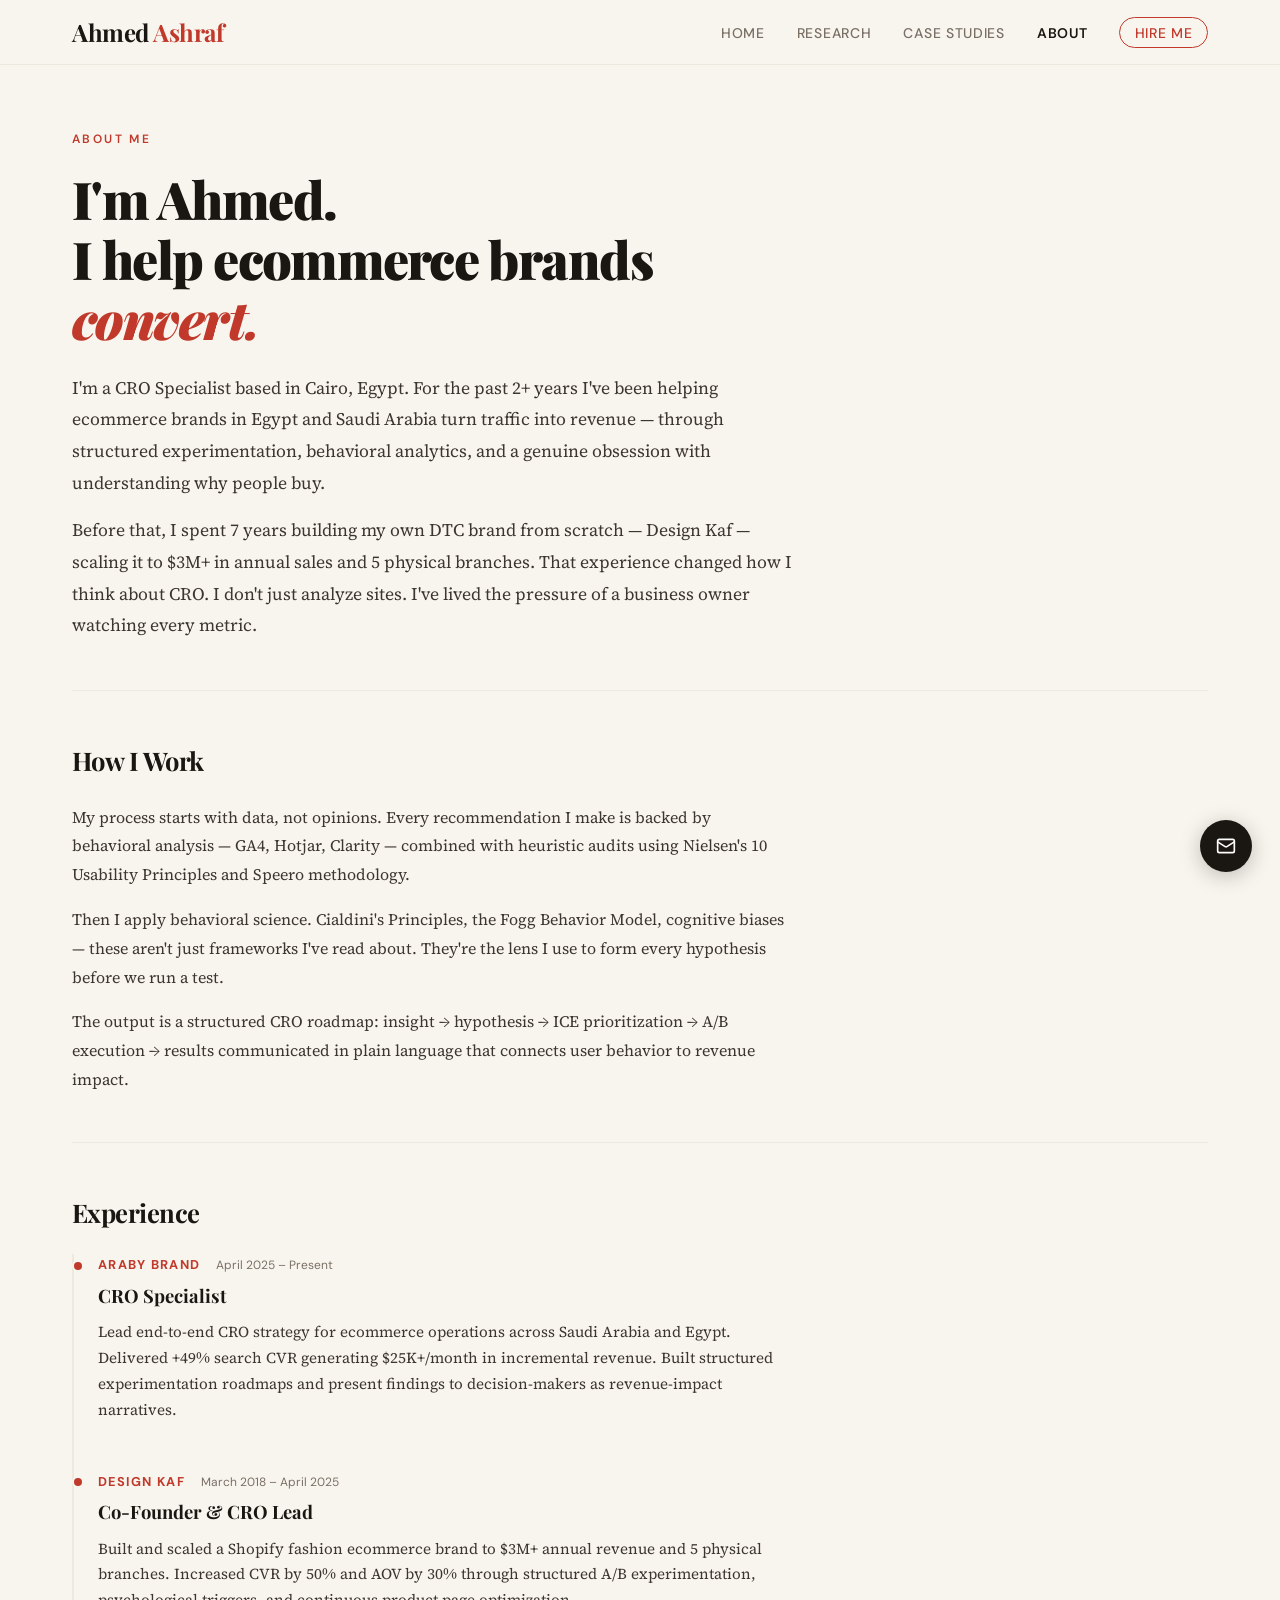
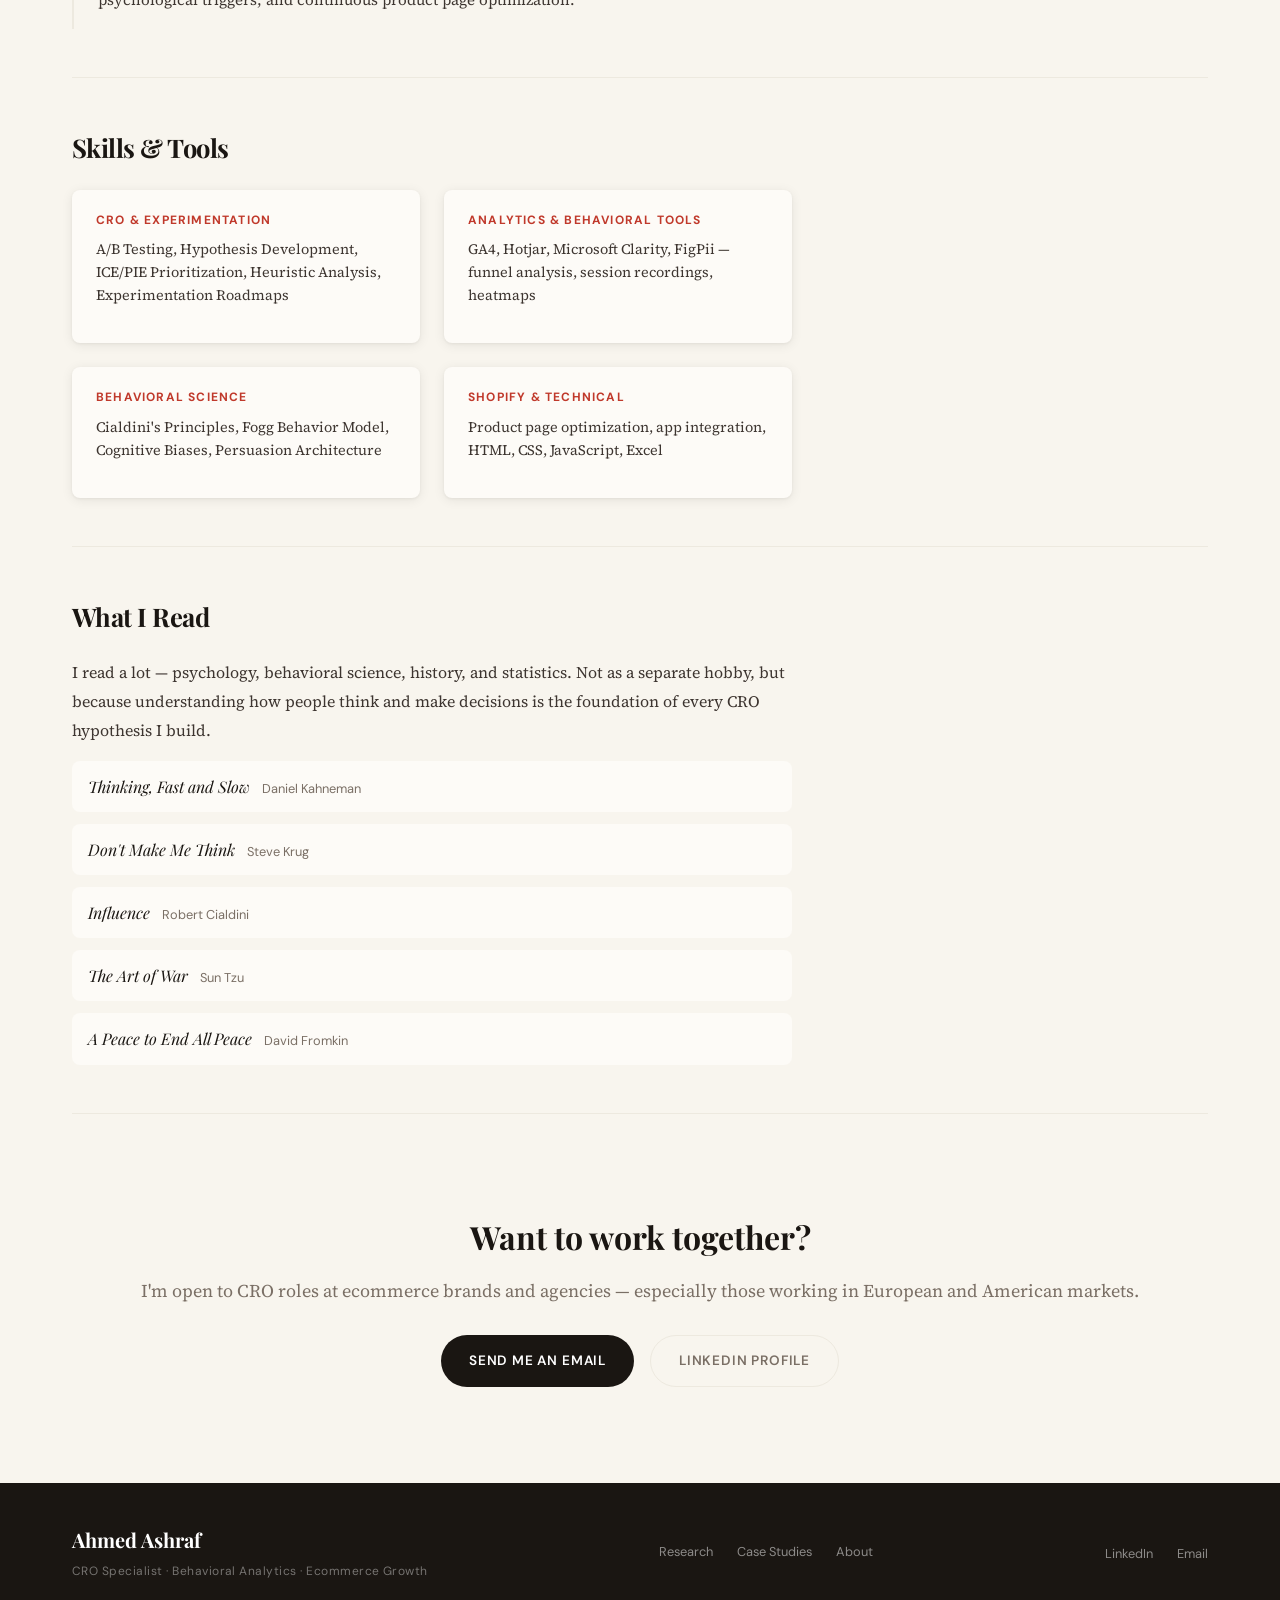
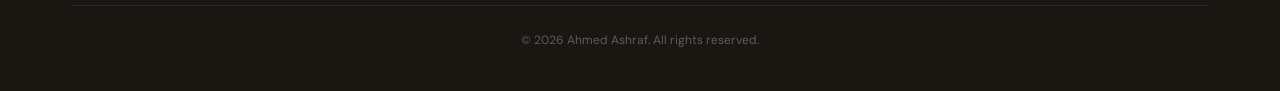
==== about.html @ f916a74d "Add files via upload" ====
<!DOCTYPE html>
<html lang="en">
<head>
  <meta charset="UTF-8">
  <meta name="viewport" content="width=device-width, initial-scale=1.0">
  <meta name="description" content="About Ahmed Ashraf — CRO Specialist based in Cairo, Egypt.">
  <title>About | Ahmed Ashraf</title>
  <link rel="stylesheet" href="styles.css">
</head>
<body>

  <nav class="navbar" role="navigation" aria-label="Main navigation">
    <div class="container nav-container">
      <a href="index.html" class="logo">Ahmed<span> Ashraf</span></a>
      <ul class="nav-links" id="nav-links">
        <li><a href="index.html">Home</a></li>
        <li><a href="research.html">Research</a></li>
        <li><a href="case-studies.html">Case Studies</a></li>
        <li><a href="about.html" class="nav-active">About</a></li>
        <li><a href="mailto:ahmed.a.elbashary@gmail.com" class="nav-cta">Hire Me</a></li>
      </ul>
      <button class="hamburger" aria-label="Toggle menu" aria-expanded="false" aria-controls="nav-links">
        <span></span><span></span><span></span>
      </button>
    </div>
  </nav>

  <main class="about-page">
    <div class="container">

      <!-- Intro -->
      <section class="about-intro">
        <div class="about-intro-text">
          <p class="hero-eyebrow">About Me</p>
          <h1 class="about-title">I'm Ahmed.<br>I help ecommerce brands <em>convert.</em></h1>
          <p class="about-lead">I'm a CRO Specialist based in Cairo, Egypt. For the past 2+ years I've been helping ecommerce brands in Egypt and Saudi Arabia turn traffic into revenue — through structured experimentation, behavioral analytics, and a genuine obsession with understanding why people buy.</p>
          <p class="about-lead">Before that, I spent 7 years building my own DTC brand from scratch — Design Kaf — scaling it to $3M+ in annual sales and 5 physical branches. That experience changed how I think about CRO. I don't just analyze sites. I've lived the pressure of a business owner watching every metric.</p>
        </div>
      </section>

      <!-- Divider -->
      <div class="about-divider"></div>

      <!-- How I Work -->
      <section class="about-section">
        <h2 class="about-section-title">How I Work</h2>
        <p>My process starts with data, not opinions. Every recommendation I make is backed by behavioral analysis — GA4, Hotjar, Clarity — combined with heuristic audits using Nielsen's 10 Usability Principles and Speero methodology.</p>
        <p>Then I apply behavioral science. Cialdini's Principles, the Fogg Behavior Model, cognitive biases — these aren't just frameworks I've read about. They're the lens I use to form every hypothesis before we run a test.</p>
        <p>The output is a structured CRO roadmap: insight → hypothesis → ICE prioritization → A/B execution → results communicated in plain language that connects user behavior to revenue impact.</p>
      </section>

      <div class="about-divider"></div>

      <!-- Experience Timeline -->
      <section class="about-section">
        <h2 class="about-section-title">Experience</h2>

        <div class="timeline">
          <div class="timeline-item">
            <div class="timeline-dot"></div>
            <div class="timeline-content">
              <div class="timeline-meta">
                <span class="timeline-company">Araby Brand</span>
                <span class="timeline-date">April 2025 – Present</span>
              </div>
              <h3 class="timeline-role">CRO Specialist</h3>
              <p>Lead end-to-end CRO strategy for ecommerce operations across Saudi Arabia and Egypt. Delivered +49% search CVR generating $25K+/month in incremental revenue. Built structured experimentation roadmaps and present findings to decision-makers as revenue-impact narratives.</p>
            </div>
          </div>

          <div class="timeline-item">
            <div class="timeline-dot"></div>
            <div class="timeline-content">
              <div class="timeline-meta">
                <span class="timeline-company">Design Kaf</span>
                <span class="timeline-date">March 2018 – April 2025</span>
              </div>
              <h3 class="timeline-role">Co-Founder & CRO Lead</h3>
              <p>Built and scaled a Shopify fashion ecommerce brand to $3M+ annual revenue and 5 physical branches. Increased CVR by 50% and AOV by 30% through structured A/B experimentation, psychological triggers, and continuous product page optimization.</p>
            </div>
          </div>
        </div>
      </section>

      <div class="about-divider"></div>

      <!-- Skills -->
      <section class="about-section">
        <h2 class="about-section-title">Skills & Tools</h2>
        <div class="skills-grid">
          <div class="skill-group">
            <h4>CRO & Experimentation</h4>
            <p>A/B Testing, Hypothesis Development, ICE/PIE Prioritization, Heuristic Analysis, Experimentation Roadmaps</p>
          </div>
          <div class="skill-group">
            <h4>Analytics & Behavioral Tools</h4>
            <p>GA4, Hotjar, Microsoft Clarity, FigPii — funnel analysis, session recordings, heatmaps</p>
          </div>
          <div class="skill-group">
            <h4>Behavioral Science</h4>
            <p>Cialdini's Principles, Fogg Behavior Model, Cognitive Biases, Persuasion Architecture</p>
          </div>
          <div class="skill-group">
            <h4>Shopify & Technical</h4>
            <p>Product page optimization, app integration, HTML, CSS, JavaScript, Excel</p>
          </div>
        </div>
      </section>

      <div class="about-divider"></div>

      <!-- What I Read -->
      <section class="about-section">
        <h2 class="about-section-title">What I Read</h2>
        <p>I read a lot — psychology, behavioral science, history, and statistics. Not as a separate hobby, but because understanding how people think and make decisions is the foundation of every CRO hypothesis I build.</p>
        <div class="books-grid">
          <div class="book-item">
            <span class="book-title">Thinking, Fast and Slow</span>
            <span class="book-author">Daniel Kahneman</span>
          </div>
          <div class="book-item">
            <span class="book-title">Don't Make Me Think</span>
            <span class="book-author">Steve Krug</span>
          </div>
          <div class="book-item">
            <span class="book-title">Influence</span>
            <span class="book-author">Robert Cialdini</span>
          </div>
          <div class="book-item">
            <span class="book-title">The Art of War</span>
            <span class="book-author">Sun Tzu</span>
          </div>
          <div class="book-item">
            <span class="book-title">A Peace to End All Peace</span>
            <span class="book-author">David Fromkin</span>
          </div>
        </div>
      </section>

      <div class="about-divider"></div>

      <!-- CTA -->
      <section class="about-cta">
        <h2>Want to work together?</h2>
        <p>I'm open to CRO roles at ecommerce brands and agencies — especially those working in European and American markets.</p>
        <div class="about-cta-links">
          <a href="mailto:ahmed.a.elbashary@gmail.com" class="btn-primary">Send Me an Email</a>
          <a href="https://www.linkedin.com/in/ahmed-ashraf-6b4319116/" target="_blank" rel="noopener" class="btn-ghost">LinkedIn Profile</a>
        </div>
      </section>

    </div>
  </main>

  <footer class="footer">
    <div class="container">
      <div class="footer-inner">
        <div class="footer-brand">
          <span class="footer-logo">Ahmed Ashraf</span>
          <p class="footer-tagline">CRO Specialist · Behavioral Analytics · Ecommerce Growth</p>
        </div>
        <nav class="footer-nav">
          <a href="research.html">Research</a>
          <a href="case-studies.html">Case Studies</a>
          <a href="about.html">About</a>
        </nav>
        <ul class="footer-links">
          <li><a href="https://www.linkedin.com/in/ahmed-ashraf-6b4319116/" target="_blank" rel="noopener">LinkedIn</a></li>
          <li><a href="mailto:ahmed.a.elbashary@gmail.com">Email</a></li>
        </ul>
      </div>
      <p class="footer-copy">© 2026 Ahmed Ashraf. All rights reserved.</p>
    </div>
  </footer>

  <a href="mailto:ahmed.a.elbashary@gmail.com" class="sticky-email" aria-label="Send email">
    <svg xmlns="http://www.w3.org/2000/svg" width="20" height="20" viewBox="0 0 24 24" fill="none" stroke="currentColor" stroke-width="2" stroke-linecap="round" stroke-linejoin="round">
      <rect width="20" height="16" x="2" y="4" rx="2"/><path d="m22 7-8.97 5.7a1.94 1.94 0 0 1-2.06 0L2 7"/>
    </svg>
  </a>

  <script src="script.js"></script>
</body>
</html>
---- styles.css ----
/* ============================================================
   ModernBlog – Editorial Magazine Style
   ============================================================ */
@import url('https://fonts.googleapis.com/css2?family=Playfair+Display:ital,wght@0,400;0,700;0,900;1,400;1,700&family=Source+Serif+4:ital,opsz,wght@0,8..60,300;0,8..60,400;0,8..60,600;1,8..60,300;1,8..60,400&family=DM+Sans:wght@300;400;500;600&display=swap');

:root {
  --cream:#F8F5EE; --cream-dark:#EDE9DF; --ink:#1A1612; --ink-mid:#3D3530;
  --ink-light:#7A6F65; --accent:#C0392B; --accent-warm:#D4845A;
  --accent-gold:#C9A84C; --white:#FFFFFF; --card-bg:#FDFBF7;
  --font-display:'Playfair Display',Georgia,serif;
  --font-body:'Source Serif 4',Georgia,serif;
  --font-ui:'DM Sans',system-ui,sans-serif;
  --radius-sm:4px; --radius-md:8px; --radius-lg:16px;
  --shadow-card:0 2px 12px rgba(26,22,18,0.08),0 1px 3px rgba(26,22,18,0.05);
  --shadow-hover:0 12px 40px rgba(26,22,18,0.14),0 4px 12px rgba(26,22,18,0.08);
  --transition:0.3s cubic-bezier(0.4,0,0.2,1);
  --max-width:1200px; --content-width:740px;
}
*,*::before,*::after{box-sizing:border-box;margin:0;padding:0}
html{scroll-behavior:smooth}
body{background-color:var(--cream);color:var(--ink);font-family:var(--font-body);font-size:18px;line-height:1.7;-webkit-font-smoothing:antialiased}
img{max-width:100%;height:auto;display:block}
a{color:inherit;text-decoration:none}
.container{width:100%;max-width:var(--max-width);margin:0 auto;padding:0 2rem}

/* NAVBAR */
.navbar{position:sticky;top:0;z-index:100;background:rgba(248,245,238,0.92);backdrop-filter:blur(12px);-webkit-backdrop-filter:blur(12px);border-bottom:1px solid var(--cream-dark)}
.nav-container{display:flex;align-items:center;justify-content:space-between;height:64px}
.logo{font-family:var(--font-display);font-size:1.5rem;font-weight:700;color:var(--ink);letter-spacing:-0.02em;transition:color var(--transition)}
.logo span{color:var(--accent)}
.logo:hover{color:var(--accent)}
.nav-links{display:flex;gap:2rem;list-style:none}
.nav-links a{font-family:var(--font-ui);font-size:0.875rem;font-weight:500;color:var(--ink-light);letter-spacing:0.05em;text-transform:uppercase;transition:color var(--transition)}
.nav-links a:hover{color:var(--ink)}
.hamburger{display:none;flex-direction:column;gap:5px;cursor:pointer;padding:4px;border:none;background:none}
.hamburger span{display:block;width:24px;height:2px;background:var(--ink);border-radius:2px;transition:var(--transition)}

/* HERO (old blog homepage) */
.hero{padding:3.5rem 0 2.5rem;text-align:center;position:relative;overflow:hidden}
.hero::before{content:'';position:absolute;top:0;left:0;right:0;height:3px;background:linear-gradient(90deg,transparent,var(--accent),var(--accent-gold),transparent)}
.hero-eyebrow{font-family:var(--font-ui);font-size:0.75rem;font-weight:600;letter-spacing:0.2em;text-transform:uppercase;color:var(--accent);margin-bottom:1.25rem;opacity:0;animation:fadeUp 0.6s 0.1s ease forwards}
.hero-title{font-family:var(--font-display);font-size:clamp(2.5rem,6vw,4.5rem);font-weight:900;line-height:1.1;letter-spacing:-0.03em;color:var(--ink);margin-bottom:1.5rem;opacity:0;animation:fadeUp 0.6s 0.2s ease forwards}
.hero-title em{font-style:italic;color:var(--accent)}
.hero-subtitle{font-family:var(--font-body);font-size:1.125rem;font-weight:300;color:var(--ink-light);max-width:500px;margin:0 auto 1.5rem;line-height:1.6;opacity:0;animation:fadeUp 0.6s 0.3s ease forwards}
.hero-divider{display:flex;align-items:center;justify-content:center;gap:1rem;opacity:0;animation:fadeUp 0.6s 0.4s ease forwards}
.hero-divider::before,.hero-divider::after{content:'';display:block;width:80px;height:1px;background:var(--cream-dark)}
.hero-divider-dot{width:6px;height:6px;border-radius:50%;background:var(--accent-gold)}

/* POSTS GRID */
.posts-section{padding:1.5rem 0 4rem}
.section-header{display:flex;align-items:baseline;justify-content:space-between;margin-bottom:2.5rem;padding-bottom:1rem;border-bottom:2px solid var(--ink)}
.section-label{font-family:var(--font-ui);font-size:0.75rem;font-weight:600;letter-spacing:0.15em;text-transform:uppercase;color:var(--ink-light)}
.posts-grid{display:grid;grid-template-columns:repeat(auto-fill,minmax(340px,1fr));gap:2.5rem}
.post-card{display:flex;flex-direction:column;background:var(--card-bg);border-radius:var(--radius-lg);overflow:hidden;box-shadow:var(--shadow-card);transition:transform var(--transition),box-shadow var(--transition);cursor:pointer;opacity:0;animation:fadeUp 0.5s ease forwards}
.post-card:hover{transform:translateY(-6px);box-shadow:var(--shadow-hover)}
.post-image-wrap{position:relative;aspect-ratio:16/9;overflow:hidden}
.post-image{width:100%;height:100%;object-fit:cover;transition:transform 0.6s cubic-bezier(0.4,0,0.2,1)}
.post-card:hover .post-image{transform:scale(1.05)}
.post-image-overlay{position:absolute;inset:0;background:linear-gradient(to bottom,transparent 40%,rgba(26,22,18,0.25))}
.post-body{padding:1.75rem 1.75rem 2rem;display:flex;flex-direction:column;flex:1}
.post-meta{display:flex;align-items:center;gap:0.75rem;margin-bottom:0.875rem}
.post-date{font-family:var(--font-ui);font-size:0.75rem;font-weight:500;letter-spacing:0.08em;text-transform:uppercase;color:var(--ink-light)}
.post-meta-dot{width:3px;height:3px;border-radius:50%;background:var(--cream-dark)}
.post-readtime{font-family:var(--font-ui);font-size:0.75rem;color:var(--ink-light)}
.post-title{font-family:var(--font-display);font-size:1.35rem;font-weight:700;line-height:1.3;letter-spacing:-0.02em;color:var(--ink);margin-bottom:0.75rem;transition:color var(--transition)}
.post-card:hover .post-title{color:var(--accent)}
.post-description{font-family:var(--font-body);font-size:0.95rem;line-height:1.65;color:var(--ink-light);flex:1;margin-bottom:1.25rem;display:-webkit-box;-webkit-line-clamp:3;-webkit-box-orient:vertical;overflow:hidden}
.post-tags{display:flex;flex-wrap:wrap;gap:0.5rem;margin-bottom:1.25rem}
.tag{font-family:var(--font-ui);font-size:0.7rem;font-weight:600;letter-spacing:0.08em;text-transform:uppercase;color:var(--ink-mid);background:var(--cream-dark);padding:0.25rem 0.625rem;border-radius:100px;transition:background var(--transition),color var(--transition)}
.post-card:hover .tag{background:var(--accent);color:var(--white)}
.read-more{font-family:var(--font-ui);font-size:0.8rem;font-weight:600;letter-spacing:0.1em;text-transform:uppercase;color:var(--accent);display:flex;align-items:center;gap:0.5rem;transition:gap var(--transition)}
.read-more svg{transition:transform var(--transition)}
.post-card:hover .read-more svg{transform:translateX(4px)}
.loading,.error{text-align:center;padding:4rem 2rem;font-family:var(--font-ui);color:var(--ink-light);grid-column:1/-1}
.loading::after{content:'';display:inline-block;width:20px;height:20px;border:2px solid var(--cream-dark);border-top-color:var(--accent);border-radius:50%;animation:spin 0.8s linear infinite;vertical-align:middle;margin-left:10px}

/* SINGLE POST */
.article-container{padding:3rem 0 6rem}
#post-content{max-width:var(--content-width);margin:0 auto}
.post-header{text-align:center;padding:3rem 0 2.5rem;border-bottom:1px solid var(--cream-dark);margin-bottom:3rem}
.post-header .post-meta{justify-content:center;margin-bottom:1.5rem}
.post-header .post-date,.post-header .post-readtime{font-size:0.8rem}
.post-header .post-title-large{font-family:var(--font-display);font-size:clamp(1.75rem,4vw,2.75rem);font-weight:900;line-height:1.15;letter-spacing:-0.03em;color:var(--ink);margin-bottom:1.25rem}
.post-header .post-description-hero{font-family:var(--font-body);font-size:1.15rem;font-style:italic;color:var(--ink-light);max-width:560px;margin:0 auto 1.5rem}
.post-featured-image{width:100%;border-radius:var(--radius-lg);aspect-ratio:16/9;object-fit:cover;margin-bottom:3rem;box-shadow:var(--shadow-hover)}
.post-article{font-family:var(--font-body);font-size:1.0625rem;line-height:1.85;color:var(--ink-mid)}
.post-article p{margin-bottom:1.5rem}
.post-article h2{font-family:var(--font-display);font-size:clamp(1.3rem,3vw,1.875rem);font-weight:700;letter-spacing:-0.02em;color:var(--ink);margin:2.5rem 0 1rem;padding-top:1rem;border-top:2px solid var(--cream-dark)}
.post-article h3{font-family:var(--font-display);font-size:1.2rem;font-weight:700;font-style:italic;color:var(--ink);margin:2rem 0 0.75rem}
.post-article h4{font-family:var(--font-ui);font-size:0.85rem;font-weight:600;letter-spacing:0.12em;text-transform:uppercase;color:var(--accent);margin:1.5rem 0 0.5rem}
.post-article strong{color:var(--ink);font-weight:600}
.post-article em{color:var(--ink-mid)}
.post-article a{color:var(--accent);border-bottom:1px solid rgba(192,57,43,0.3);transition:border-color var(--transition)}
.post-article a:hover{border-color:var(--accent)}
.post-article ul,.post-article ol{padding-left:1.5rem;margin-bottom:1.5rem}
.post-article li{margin-bottom:0.5rem}
.post-article blockquote{margin:2rem 0;padding:1.25rem 1.75rem;border-left:4px solid var(--accent);background:var(--cream-dark);border-radius:0 var(--radius-md) var(--radius-md) 0;font-style:italic;color:var(--ink-mid)}
.post-article img{border-radius:var(--radius-md);margin:2rem 0;box-shadow:var(--shadow-card)}
.back-link{display:inline-flex;align-items:center;gap:0.5rem;font-family:var(--font-ui);font-size:0.825rem;font-weight:600;letter-spacing:0.08em;text-transform:uppercase;color:var(--ink-light);margin-top:3rem;max-width:var(--content-width);margin-left:auto;margin-right:auto;transition:color var(--transition)}
.back-link:hover{color:var(--accent)}

/* FOOTER */
.footer{background:var(--ink);color:rgba(255,255,255,0.5);padding:2.5rem 0}
.footer-inner{display:flex;align-items:center;justify-content:space-between;flex-wrap:wrap;gap:1rem}
.footer-logo{font-family:var(--font-display);font-size:1.25rem;font-weight:700;color:var(--white);display:block;margin-bottom:0.25rem}
.footer-brand{display:flex;flex-direction:column}
.footer-tagline{font-family:var(--font-ui);font-size:0.75rem;color:rgba(255,255,255,0.4);letter-spacing:0.04em}
.footer-links{display:flex;gap:1.5rem;list-style:none}
.footer-links a{font-family:var(--font-ui);font-size:0.8rem;color:rgba(255,255,255,0.5);transition:color var(--transition)}
.footer-links a:hover{color:var(--white)}

/* STICKY EMAIL */
.sticky-email{position:fixed;bottom:1.75rem;right:1.75rem;width:52px;height:52px;display:flex;align-items:center;justify-content:center;background:var(--ink);color:var(--white);border-radius:50%;box-shadow:0 4px 20px rgba(26,22,18,0.25);transition:transform var(--transition),box-shadow var(--transition),background var(--transition);z-index:500}
.sticky-email:hover{transform:translateY(-3px);box-shadow:0 10px 30px rgba(26,22,18,0.3);background:var(--accent)}

/* ANIMATIONS */
@keyframes fadeUp{from{opacity:0;transform:translateY(20px)}to{opacity:1;transform:translateY(0)}}
@keyframes spin{to{transform:rotate(360deg)}}

/* DARK MODE */
@media(prefers-color-scheme:dark){
  :root{--cream:#18141110;--cream-dark:#2A2520;--ink:#F0EBE3;--ink-mid:#C9BFB5;--ink-light:#8A8078;--card-bg:#221E1A;--white:#F0EBE3}
  body{background:#181410}
  .navbar{background:rgba(24,20,16,0.92);border-bottom-color:#2A2520}
}

/* RESPONSIVE */
@media(max-width:900px){.posts-grid{grid-template-columns:repeat(2,1fr);gap:1.5rem}}
@media(max-width:640px){
  :root{font-size:16px}
  .container{padding:0 1.25rem}
  .nav-links{display:none}
  .hamburger{display:flex}
  .nav-links.open{display:flex;flex-direction:column;position:fixed;top:64px;left:0;right:0;background:var(--cream);border-bottom:1px solid var(--cream-dark);padding:1.5rem 1.25rem 2rem;gap:1.25rem;animation:fadeUp 0.25s ease forwards}
  .hero{padding:2.5rem 0 2rem}
  .hero-title{font-size:clamp(2rem,8vw,3rem)}
  .posts-grid{grid-template-columns:1fr;gap:1.5rem}
  .post-body{padding:1.25rem 1.25rem 1.5rem}
  .post-title{font-size:1.2rem}
  .post-header .post-title-large{font-size:clamp(1.5rem,6vw,2.25rem)}
  .post-article{font-size:1rem}
  .footer-inner{flex-direction:column;text-align:center}
  .footer-brand{align-items:center}
  .sticky-email{bottom:1.25rem;right:1.25rem;width:46px;height:46px}
}

/* ============================================================
   NAVBAR — UPDATED
   ============================================================ */
.nav-active {
  color: var(--ink) !important;
  font-weight: 600 !important;
}

.nav-cta {
  color: var(--accent) !important;
  border: 1.5px solid var(--accent);
  padding: 0.35rem 0.9rem !important;
  border-radius: 100px;
  transition: background var(--transition), color var(--transition) !important;
}
.nav-cta:hover {
  background: var(--accent);
  color: var(--white) !important;
}

/* ============================================================
   BUTTONS
   ============================================================ */
.btn-primary {
  display: inline-flex;
  align-items: center;
  gap: 0.5rem;
  background: var(--ink);
  color: var(--white);
  font-family: var(--font-ui);
  font-size: 0.85rem;
  font-weight: 600;
  letter-spacing: 0.06em;
  text-transform: uppercase;
  padding: 0.85rem 1.75rem;
  border-radius: 100px;
  transition: background var(--transition), transform var(--transition);
  text-decoration: none;
}
.btn-primary:hover {
  background: var(--accent);
  transform: translateY(-2px);
}
.btn-primary--light {
  background: var(--white);
  color: var(--ink);
}
.btn-primary--light:hover {
  background: var(--accent);
  color: var(--white);
}

.btn-ghost {
  display: inline-flex;
  align-items: center;
  font-family: var(--font-ui);
  font-size: 0.85rem;
  font-weight: 600;
  letter-spacing: 0.06em;
  text-transform: uppercase;
  color: var(--ink-light);
  padding: 0.85rem 1.75rem;
  border: 1.5px solid var(--cream-dark);
  border-radius: 100px;
  transition: border-color var(--transition), color var(--transition);
  text-decoration: none;
}
.btn-ghost:hover {
  border-color: var(--ink);
  color: var(--ink);
}

/* ============================================================
   HOME HERO
   ============================================================ */
.home-hero {
  padding: 5rem 0 4rem;
  position: relative;
  overflow: hidden;
}
.home-hero::before {
  content: '';
  position: absolute;
  top: 0; left: 0; right: 0;
  height: 3px;
  background: linear-gradient(90deg, transparent, var(--accent), var(--accent-gold), transparent);
}

.home-hero-inner {
  display: grid;
  grid-template-columns: 1fr 1fr;
  gap: 4rem;
  align-items: center;
}

.home-hero-text {
  opacity: 0;
  animation: fadeUp 0.7s 0.1s ease forwards;
}

.home-hero-title {
  font-family: var(--font-display);
  font-size: clamp(2.5rem, 5vw, 4rem);
  font-weight: 900;
  line-height: 1.1;
  letter-spacing: -0.03em;
  color: var(--ink);
  margin: 1rem 0 1.5rem;
}
.home-hero-title em {
  font-style: italic;
  color: var(--accent);
}

.home-hero-sub {
  font-family: var(--font-body);
  font-size: 1.1rem;
  color: var(--ink-light);
  line-height: 1.7;
  margin-bottom: 2rem;
  max-width: 480px;
}

.home-hero-actions {
  display: flex;
  gap: 1rem;
  flex-wrap: wrap;
}

/* Stats grid */
.home-hero-stats {
  display: grid;
  grid-template-columns: 1fr 1fr;
  gap: 1rem;
  opacity: 0;
  animation: fadeUp 0.7s 0.3s ease forwards;
}

.stat-card {
  background: var(--card-bg);
  border-radius: var(--radius-lg);
  padding: 1.75rem 1.5rem;
  box-shadow: var(--shadow-card);
  display: flex;
  flex-direction: column;
  gap: 0.4rem;
  transition: transform var(--transition), box-shadow var(--transition);
}
.stat-card:hover {
  transform: translateY(-4px);
  box-shadow: var(--shadow-hover);
}
.stat-card--accent { background: var(--accent); }
.stat-card--dark { background: var(--ink); }

.stat-num {
  font-family: var(--font-display);
  font-size: 2rem;
  font-weight: 900;
  color: var(--ink);
  letter-spacing: -0.03em;
}
.stat-card--accent .stat-num,
.stat-card--dark .stat-num { color: var(--white); }

.stat-label {
  font-family: var(--font-ui);
  font-size: 0.75rem;
  font-weight: 500;
  color: var(--ink-light);
  letter-spacing: 0.04em;
}
.stat-card--accent .stat-label,
.stat-card--dark .stat-label { color: rgba(255,255,255,0.7); }

/* ============================================================
   WHAT I DO
   ============================================================ */
.what-i-do {
  padding: 4rem 0;
  background: var(--cream-dark);
}

.services-grid {
  display: grid;
  grid-template-columns: repeat(4, 1fr);
  gap: 1.5rem;
}

.service-card {
  background: var(--card-bg);
  border-radius: var(--radius-lg);
  padding: 2rem 1.5rem;
  transition: transform var(--transition), box-shadow var(--transition);
}
.service-card:hover {
  transform: translateY(-4px);
  box-shadow: var(--shadow-hover);
}

.service-icon {
  font-size: 1.5rem;
  color: var(--accent);
  margin-bottom: 1rem;
}

.service-card h3 {
  font-family: var(--font-display);
  font-size: 1.1rem;
  font-weight: 700;
  color: var(--ink);
  margin-bottom: 0.5rem;
}

.service-card p {
  font-family: var(--font-body);
  font-size: 0.9rem;
  color: var(--ink-light);
  line-height: 1.6;
}

/* ============================================================
   LATEST WRITING (HOME)
   ============================================================ */
.latest-writing {
  padding: 4rem 0;
}

.section-link {
  font-family: var(--font-ui);
  font-size: 0.8rem;
  font-weight: 600;
  letter-spacing: 0.08em;
  text-transform: uppercase;
  color: var(--accent);
  transition: opacity var(--transition);
}
.section-link:hover { opacity: 0.7; }

.posts-grid--3col {
  grid-template-columns: repeat(3, 1fr);
}

/* ============================================================
   CTA STRIP
   ============================================================ */
.cta-strip {
  background: var(--ink);
  padding: 4rem 0;
}

.cta-strip-inner {
  display: flex;
  align-items: center;
  justify-content: space-between;
  gap: 2rem;
  flex-wrap: wrap;
}

.cta-strip-title {
  font-family: var(--font-display);
  font-size: clamp(1.5rem, 3vw, 2rem);
  font-weight: 700;
  color: var(--white);
  margin-bottom: 0.5rem;
}

.cta-strip-sub {
  font-family: var(--font-body);
  color: rgba(255,255,255,0.6);
  font-size: 1rem;
}

/* ============================================================
   PAGE HERO (Blog, Case Studies, About)
   ============================================================ */
.page-hero {
  padding: 4rem 0 3rem;
  text-align: center;
  position: relative;
}
.page-hero::before {
  content: '';
  position: absolute;
  top: 0; left: 0; right: 0;
  height: 3px;
  background: linear-gradient(90deg, transparent, var(--accent), var(--accent-gold), transparent);
}

.page-hero-title {
  font-family: var(--font-display);
  font-size: clamp(2.5rem, 6vw, 4rem);
  font-weight: 900;
  letter-spacing: -0.03em;
  color: var(--ink);
  margin: 0.75rem 0 1rem;
  opacity: 0;
  animation: fadeUp 0.6s 0.15s ease forwards;
}

.page-hero-sub {
  font-family: var(--font-body);
  font-size: 1.1rem;
  color: var(--ink-light);
  max-width: 520px;
  margin: 0 auto;
  opacity: 0;
  animation: fadeUp 0.6s 0.25s ease forwards;
}

/* ============================================================
   CASE STUDIES
   ============================================================ */
.cases-section {
  padding: 2rem 0 5rem;
}

.case-card {
  display: grid;
  grid-template-columns: 160px 1fr;
  gap: 0;
  background: var(--card-bg);
  border-radius: var(--radius-lg);
  box-shadow: var(--shadow-card);
  overflow: hidden;
  margin-bottom: 2.5rem;
  opacity: 0;
  animation: fadeUp 0.5s ease forwards;
}
.case-card:nth-child(1) { animation-delay: 0.1s; }
.case-card:nth-child(2) { animation-delay: 0.2s; }
.case-card:nth-child(3) { animation-delay: 0.3s; }
.case-card:nth-child(4) { animation-delay: 0.4s; }

.case-result {
  display: flex;
  align-items: center;
  justify-content: center;
  writing-mode: vertical-rl;
  text-orientation: mixed;
  transform: rotate(180deg);
  font-family: var(--font-display);
  font-size: 1.1rem;
  font-weight: 900;
  letter-spacing: 0.05em;
  color: var(--white);
  padding: 2rem 1rem;
}
.case-result--blue  { background: #1A5276; }
.case-result--red   { background: var(--accent); }
.case-result--green { background: #1E8449; }
.case-result--gold  { background: #B7950B; }

.case-body {
  padding: 2.5rem;
}

.case-meta {
  display: flex;
  flex-wrap: wrap;
  gap: 0.5rem;
  margin-bottom: 1rem;
}

.case-tag {
  font-family: var(--font-ui);
  font-size: 0.7rem;
  font-weight: 600;
  letter-spacing: 0.08em;
  text-transform: uppercase;
  color: var(--ink-mid);
  background: var(--cream-dark);
  padding: 0.25rem 0.625rem;
  border-radius: 100px;
}

.case-title {
  font-family: var(--font-display);
  font-size: clamp(1.2rem, 2.5vw, 1.6rem);
  font-weight: 700;
  line-height: 1.3;
  color: var(--ink);
  margin-bottom: 0.5rem;
}

.case-store {
  font-family: var(--font-ui);
  font-size: 0.82rem;
  color: var(--ink-light);
  margin-bottom: 2rem;
  font-style: italic;
}

.case-sections {
  display: flex;
  flex-direction: column;
  gap: 1.75rem;
}

.case-section-label {
  font-family: var(--font-ui);
  font-size: 0.8rem;
  font-weight: 700;
  letter-spacing: 0.1em;
  text-transform: uppercase;
  color: var(--ink-mid);
  margin-bottom: 0.75rem;
}

.case-section p {
  font-family: var(--font-body);
  font-size: 0.975rem;
  line-height: 1.75;
  color: var(--ink-mid);
  margin-bottom: 0.75rem;
}

.case-list {
  padding-left: 1.25rem;
  display: flex;
  flex-direction: column;
  gap: 0.4rem;
}
.case-list li {
  font-family: var(--font-body);
  font-size: 0.975rem;
  line-height: 1.65;
  color: var(--ink-mid);
}

.case-metrics {
  display: flex;
  flex-wrap: wrap;
  gap: 1.5rem;
  margin: 0.5rem 0 1rem;
}

.case-metric {
  display: flex;
  flex-direction: column;
  gap: 0.25rem;
}

.case-metric-num {
  font-family: var(--font-display);
  font-size: 1.75rem;
  font-weight: 900;
  color: var(--accent);
  letter-spacing: -0.02em;
}

.case-metric-label {
  font-family: var(--font-ui);
  font-size: 0.75rem;
  color: var(--ink-light);
}

.case-insight {
  background: var(--cream-dark);
  border-left: 3px solid var(--accent-gold);
  padding: 1rem 1.25rem;
  border-radius: 0 var(--radius-sm) var(--radius-sm) 0;
  font-family: var(--font-body);
  font-size: 0.9rem !important;
  line-height: 1.65;
  color: var(--ink-mid);
}

/* ============================================================
   ABOUT PAGE
   ============================================================ */
.about-page {
  padding: 4rem 0 6rem;
}

.about-intro {
  max-width: 720px;
  margin-bottom: 3rem;
  opacity: 0;
  animation: fadeUp 0.6s 0.1s ease forwards;
}

.about-title {
  font-family: var(--font-display);
  font-size: clamp(2rem, 5vw, 3.25rem);
  font-weight: 900;
  line-height: 1.15;
  letter-spacing: -0.03em;
  color: var(--ink);
  margin: 0.75rem 0 1.5rem;
}
.about-title em { font-style: italic; color: var(--accent); }

.about-lead {
  font-family: var(--font-body);
  font-size: 1.1rem;
  line-height: 1.8;
  color: var(--ink-mid);
  margin-bottom: 1rem;
}

.about-divider {
  border: none;
  border-top: 1px solid var(--cream-dark);
  margin: 3rem 0;
}

.about-section {
  max-width: 720px;
  margin-bottom: 0.5rem;
}

.about-section-title {
  font-family: var(--font-display);
  font-size: 1.6rem;
  font-weight: 700;
  color: var(--ink);
  margin-bottom: 1.25rem;
  letter-spacing: -0.02em;
}

.about-section p {
  font-family: var(--font-body);
  font-size: 1rem;
  line-height: 1.8;
  color: var(--ink-mid);
  margin-bottom: 1rem;
}

/* Timeline */
.timeline {
  display: flex;
  flex-direction: column;
  gap: 2rem;
  padding-left: 1.5rem;
  border-left: 2px solid var(--cream-dark);
}

.timeline-item {
  position: relative;
}

.timeline-dot {
  position: absolute;
  left: -1.65rem;
  top: 0.35rem;
  width: 12px;
  height: 12px;
  border-radius: 50%;
  background: var(--accent);
  border: 2px solid var(--cream);
}

.timeline-meta {
  display: flex;
  align-items: baseline;
  gap: 1rem;
  margin-bottom: 0.25rem;
  flex-wrap: wrap;
}

.timeline-company {
  font-family: var(--font-ui);
  font-size: 0.8rem;
  font-weight: 700;
  letter-spacing: 0.1em;
  text-transform: uppercase;
  color: var(--accent);
}

.timeline-date {
  font-family: var(--font-ui);
  font-size: 0.75rem;
  color: var(--ink-light);
}

.timeline-role {
  font-family: var(--font-display);
  font-size: 1.15rem;
  font-weight: 700;
  color: var(--ink);
  margin-bottom: 0.5rem;
}

.timeline-content p {
  font-family: var(--font-body);
  font-size: 0.95rem;
  line-height: 1.7;
  color: var(--ink-mid);
}

/* Skills grid */
.skills-grid {
  display: grid;
  grid-template-columns: 1fr 1fr;
  gap: 1.5rem;
}

.skill-group {
  background: var(--card-bg);
  border-radius: var(--radius-md);
  padding: 1.25rem 1.5rem;
  box-shadow: var(--shadow-card);
}

.skill-group h4 {
  font-family: var(--font-ui);
  font-size: 0.75rem;
  font-weight: 700;
  letter-spacing: 0.1em;
  text-transform: uppercase;
  color: var(--accent);
  margin-bottom: 0.5rem;
}

.skill-group p {
  font-family: var(--font-body);
  font-size: 0.9rem;
  line-height: 1.6;
  color: var(--ink-mid);
}

/* Books grid */
.books-grid {
  display: flex;
  flex-direction: column;
  gap: 0.75rem;
  margin-top: 0.5rem;
}

.book-item {
  display: flex;
  align-items: baseline;
  gap: 0.75rem;
  padding: 0.75rem 1rem;
  background: var(--card-bg);
  border-radius: var(--radius-md);
}

.book-title {
  font-family: var(--font-display);
  font-style: italic;
  font-size: 1rem;
  color: var(--ink);
}

.book-author {
  font-family: var(--font-ui);
  font-size: 0.8rem;
  color: var(--ink-light);
}

/* About CTA */
.about-cta {
  text-align: center;
  padding: 3rem 0 0;
}

.about-cta h2 {
  font-family: var(--font-display);
  font-size: 2rem;
  font-weight: 700;
  color: var(--ink);
  margin-bottom: 0.75rem;
}

.about-cta p {
  font-family: var(--font-body);
  color: var(--ink-light);
  margin-bottom: 1.75rem;
}

.about-cta-links {
  display: flex;
  justify-content: center;
  gap: 1rem;
  flex-wrap: wrap;
}

/* ============================================================
   FOOTER — UPDATED
   ============================================================ */
.footer-nav {
  display: flex;
  gap: 1.5rem;
}
.footer-nav a {
  font-family: var(--font-ui);
  font-size: 0.8rem;
  color: rgba(255,255,255,0.5);
  transition: color var(--transition);
}
.footer-nav a:hover { color: var(--white); }

.footer-copy {
  font-family: var(--font-ui);
  font-size: 0.75rem;
  color: rgba(255,255,255,0.3);
  text-align: center;
  margin-top: 1.5rem;
  padding-top: 1.5rem;
  border-top: 1px solid rgba(255,255,255,0.08);
}

/* ============================================================
   RESPONSIVE UPDATES
   ============================================================ */
@media (max-width: 1024px) {
  .services-grid { grid-template-columns: repeat(2, 1fr); }
  .posts-grid--3col { grid-template-columns: repeat(2, 1fr); }
}

@media (max-width: 900px) {
  .home-hero-inner { grid-template-columns: 1fr; gap: 3rem; }
  .home-hero-stats { max-width: 400px; }
  .case-card { grid-template-columns: 1fr; }
  .case-result {
    writing-mode: horizontal-tb;
    transform: none;
    padding: 1.25rem 2rem;
    font-size: 1.4rem;
    justify-content: flex-start;
  }
  .skills-grid { grid-template-columns: 1fr; }
}

@media (max-width: 640px) {
  .services-grid { grid-template-columns: 1fr; }
  .posts-grid--3col { grid-template-columns: 1fr; }
  .home-hero-stats { grid-template-columns: 1fr 1fr; }
  .cta-strip-inner { flex-direction: column; text-align: center; }
  .about-intro { max-width: 100%; }
}
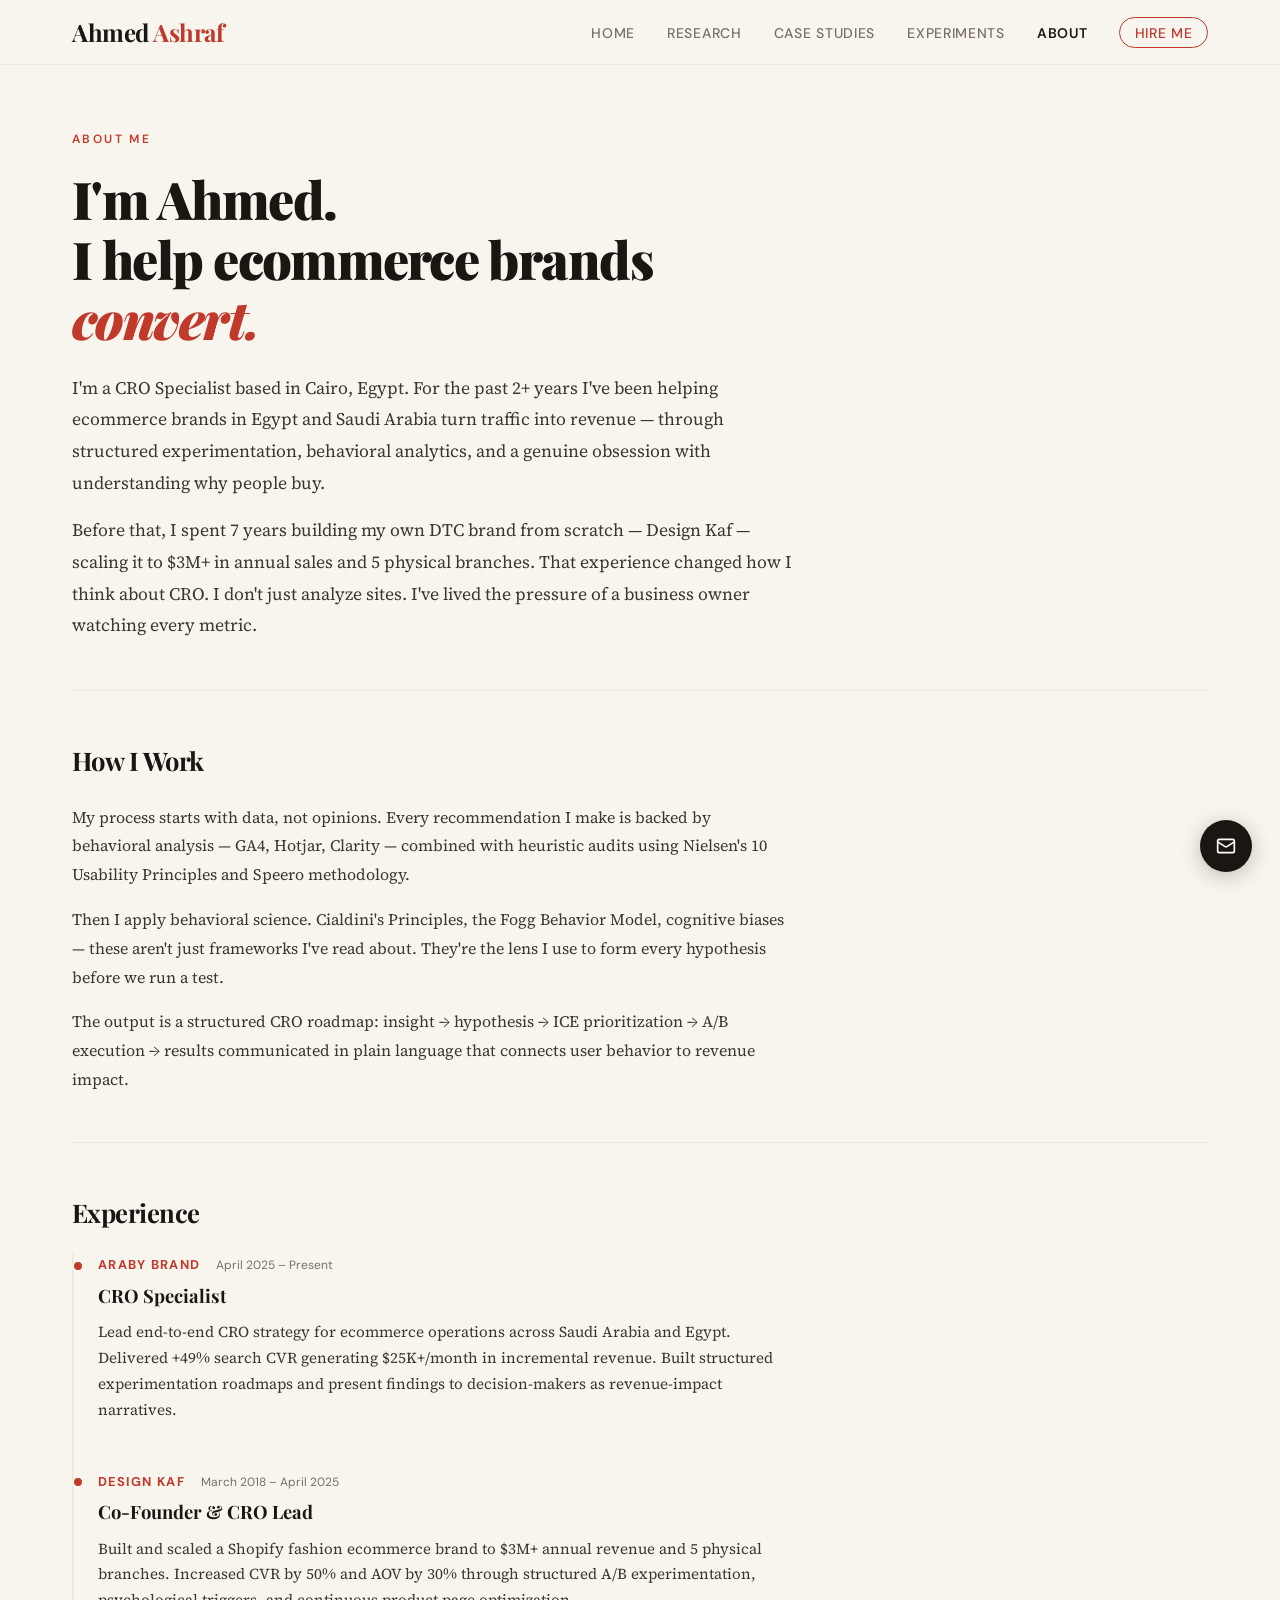
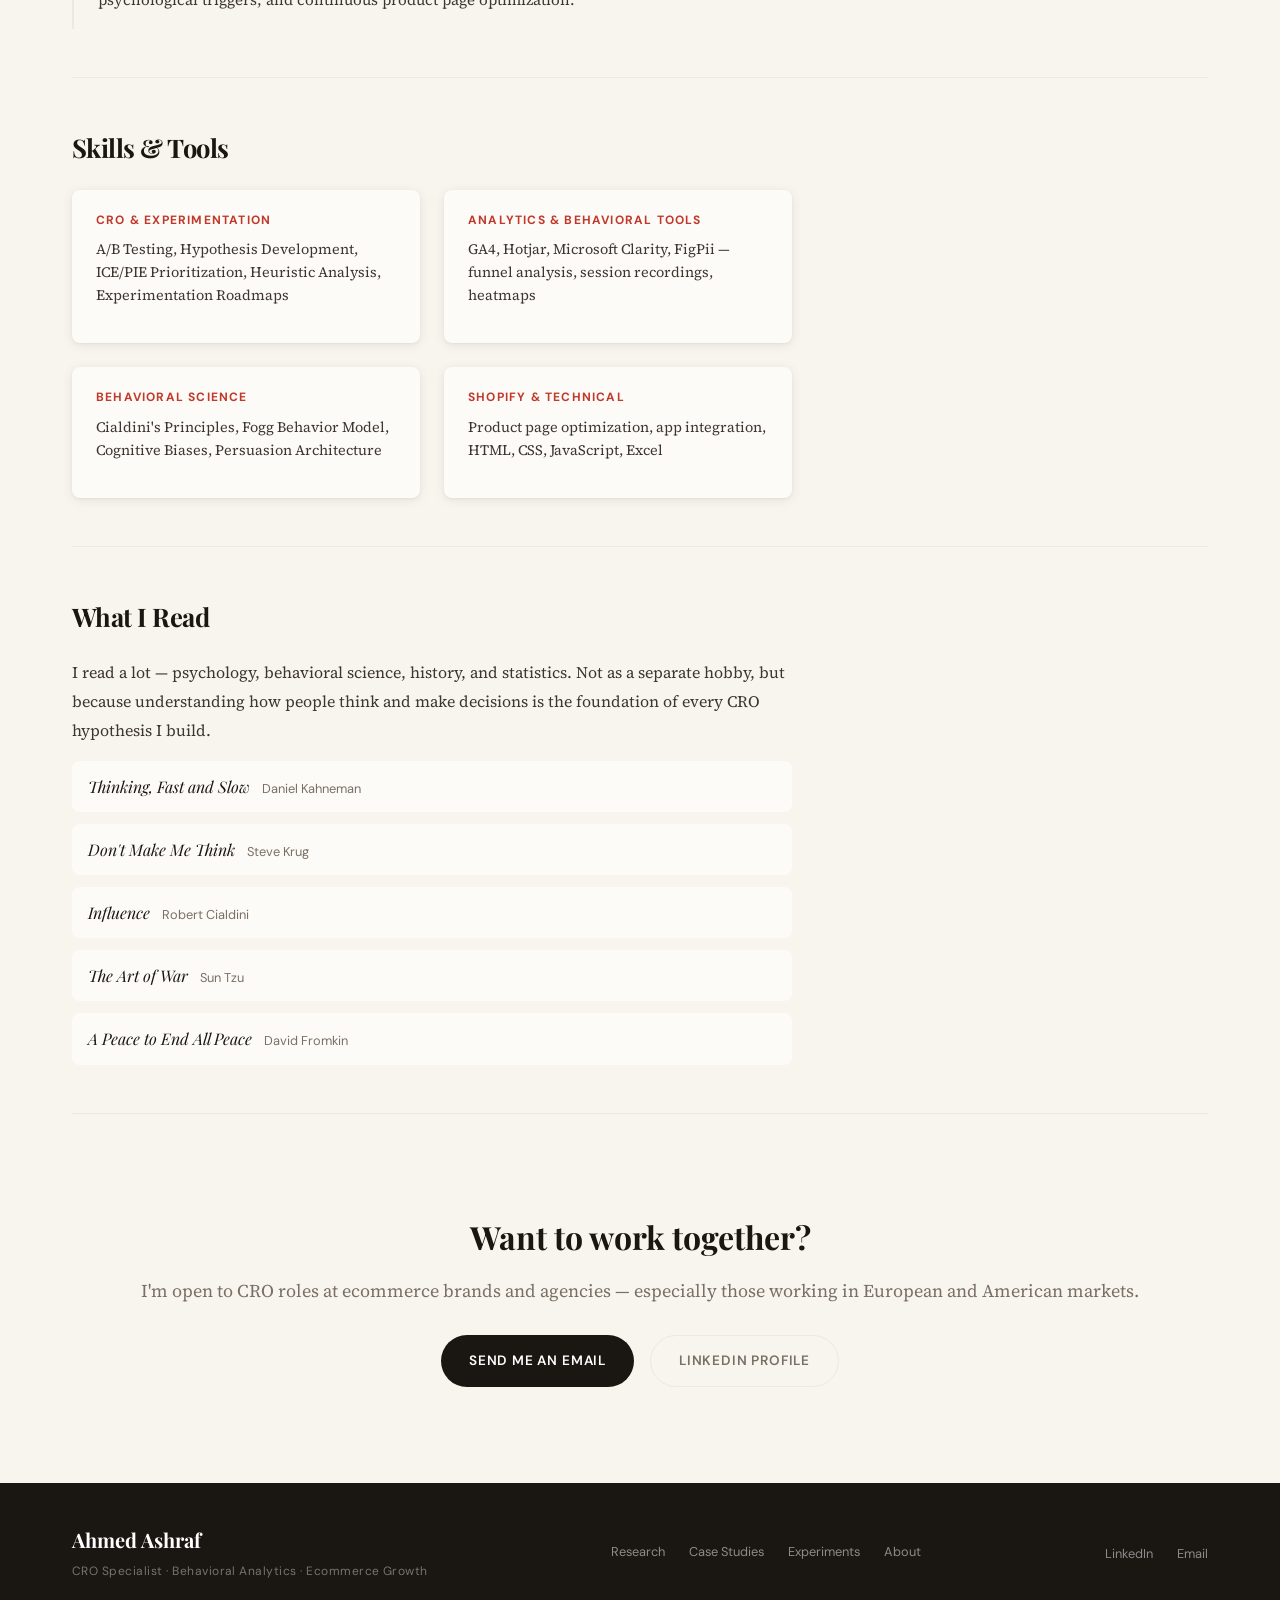
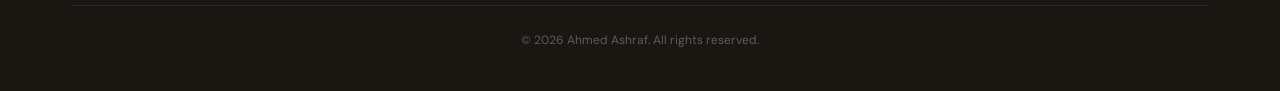
==== commit 305d55a0: "Add files via upload" ====
--- a/about.html
+++ b/about.html
@@ -16,6 +16,7 @@
         <li><a href="index.html">Home</a></li>
         <li><a href="research.html">Research</a></li>
         <li><a href="case-studies.html">Case Studies</a></li>
+        <li><a href="experiments.html">Experiments</a></li>
         <li><a href="about.html" class="nav-active">About</a></li>
         <li><a href="mailto:ahmed.a.elbashary@gmail.com" class="nav-cta">Hire Me</a></li>
       </ul>
@@ -162,6 +163,7 @@
         <nav class="footer-nav">
           <a href="research.html">Research</a>
           <a href="case-studies.html">Case Studies</a>
+          <a href="experiments.html">Experiments</a>
           <a href="about.html">About</a>
         </nav>
         <ul class="footer-links">
--- a/styles.css
+++ b/styles.css
@@ -877,3 +877,182 @@
   .cta-strip-inner { flex-direction: column; text-align: center; }
   .about-intro { max-width: 100%; }
 }
+
+/* ============================================================
+   EXPERIMENT LIBRARY (Experiments page + detail template)
+   ============================================================ */
+.exp-stats {
+  display: grid;
+  grid-template-columns: repeat(4, 1fr);
+  gap: 1rem;
+  margin: 2.5rem 0 3.5rem;
+}
+.exp-stats .stat-card { padding: 1.5rem 1.25rem; }
+
+.exp-list {
+  display: flex;
+  flex-direction: column;
+  gap: 1.25rem;
+}
+
+.exp-row {
+  display: grid;
+  grid-template-columns: 1fr auto;
+  gap: 1.5rem;
+  align-items: center;
+  background: var(--card-bg);
+  border-radius: var(--radius-lg);
+  padding: 1.5rem 1.75rem;
+  box-shadow: var(--shadow-card);
+  transition: transform var(--transition), box-shadow var(--transition);
+  cursor: pointer;
+}
+.exp-row:hover { transform: translateY(-3px); box-shadow: var(--shadow-hover); }
+
+.exp-name {
+  font-family: var(--font-display);
+  font-size: 1.25rem;
+  font-weight: 700;
+  color: var(--ink);
+  margin-bottom: 0.4rem;
+  letter-spacing: -0.01em;
+}
+
+.exp-oneliner {
+  font-family: var(--font-body);
+  font-size: 0.92rem;
+  color: var(--ink-light);
+  line-height: 1.6;
+  margin-bottom: 0.85rem;
+  max-width: 56ch;
+}
+
+.exp-tags { display: flex; gap: 0.5rem; flex-wrap: wrap; }
+
+.exp-result-block { text-align: right; white-space: nowrap; padding-left: 1rem; }
+
+.exp-result-num {
+  font-family: var(--font-display);
+  font-size: 1.6rem;
+  font-weight: 900;
+  color: var(--ink);
+  letter-spacing: -0.02em;
+}
+
+.exp-result-kpi {
+  font-family: var(--font-ui);
+  font-size: 0.7rem;
+  color: var(--ink-light);
+  margin-top: 0.15rem;
+}
+
+.exp-status {
+  display: inline-flex;
+  align-items: center;
+  gap: 0.4rem;
+  margin-top: 0.7rem;
+  font-family: var(--font-ui);
+  font-size: 0.7rem;
+  font-weight: 700;
+  letter-spacing: 0.06em;
+  text-transform: uppercase;
+  padding: 0.3rem 0.75rem;
+  border-radius: 100px;
+}
+.exp-status--winner { background: rgba(30,132,73,0.12); color: #1E8449; }
+.exp-status--negative { background: rgba(192,57,43,0.12); color: var(--accent); }
+.exp-status--neutral { background: rgba(122,111,101,0.14); color: var(--ink-light); }
+.exp-status--inconclusive { background: rgba(183,149,11,0.16); color: #B7950B; }
+
+/* Detail template */
+.exp-detail-header {
+  padding-top: 0.5rem;
+  border-bottom: 1px solid var(--cream-dark);
+  padding-bottom: 2.25rem;
+  margin-bottom: 2.5rem;
+}
+.exp-detail-header .exp-tags { margin-bottom: 1.1rem; }
+.exp-detail-title {
+  font-family: var(--font-display);
+  font-size: clamp(1.9rem, 4vw, 2.75rem);
+  font-weight: 900;
+  letter-spacing: -0.03em;
+  color: var(--ink);
+  margin-bottom: 1.4rem;
+  max-width: 20ch;
+}
+.exp-result-hero { display: flex; align-items: baseline; gap: 1.25rem; flex-wrap: wrap; margin-bottom: 1rem; }
+.exp-result-hero .num { font-family: var(--font-display); font-size: 2.5rem; font-weight: 900; color: var(--ink); }
+.exp-result-hero .kpi { font-family: var(--font-ui); color: var(--ink-light); font-size: 1rem; }
+.exp-decision { font-family: var(--font-ui); font-size: 0.9rem; color: var(--ink-light); }
+.exp-decision strong { color: var(--ink); font-weight: 600; }
+
+.exp-detail-body {
+  display: grid;
+  grid-template-columns: minmax(0, 1fr) 300px;
+  gap: 3rem;
+  padding-bottom: 4rem;
+}
+.exp-main-col { max-width: 680px; min-width: 0; }
+
+.exp-sec { padding: 2rem 0; border-top: 1px solid var(--cream-dark); }
+.exp-sec:first-child { border-top: none; padding-top: 0; }
+.exp-sec h3 {
+  font-family: var(--font-ui);
+  font-size: 0.78rem;
+  font-weight: 700;
+  letter-spacing: 0.1em;
+  text-transform: uppercase;
+  color: var(--accent);
+  margin-bottom: 0.9rem;
+}
+.exp-sec p { font-family: var(--font-body); font-size: 1.02rem; line-height: 1.75; color: var(--ink-mid); }
+
+.exp-hypothesis-box {
+  background: var(--cream-dark);
+  border-left: 4px solid var(--accent);
+  border-radius: 0 var(--radius-md) var(--radius-md) 0;
+  padding: 1.5rem 1.75rem;
+}
+.exp-hypothesis-box p { font-family: var(--font-display); font-style: italic; font-weight: 400; font-size: 1.15rem; color: var(--ink); line-height: 1.55; }
+
+.exp-compare { display: grid; grid-template-columns: 1fr 1fr; gap: 1rem; margin-bottom: 1.5rem; }
+.exp-compare .col { background: var(--card-bg); border-radius: var(--radius-md); padding: 1.1rem 1.25rem; box-shadow: var(--shadow-card); }
+.exp-compare .col .lbl { font-family: var(--font-ui); font-size: 0.7rem; font-weight: 700; letter-spacing: 0.08em; text-transform: uppercase; color: var(--accent); margin-bottom: 0.4rem; }
+.exp-compare .col p { font-family: var(--font-body); font-size: 0.92rem; color: var(--ink-mid); }
+
+.exp-meta-grid { border-top: 1px solid var(--cream-dark); }
+.exp-meta-row { display: grid; grid-template-columns: 140px 1fr; gap: 1rem; padding: 0.7rem 0; border-bottom: 1px solid var(--cream-dark); font-family: var(--font-ui); font-size: 0.88rem; }
+.exp-meta-row .k { color: var(--ink-light); }
+.exp-meta-row .v { color: var(--ink-mid); }
+
+.exp-results-primary { margin-bottom: 1.25rem; }
+.exp-results-primary .big { font-family: var(--font-display); font-size: 2.1rem; font-weight: 900; color: var(--ink); }
+.exp-results-primary .kpi { font-family: var(--font-ui); color: var(--ink-light); font-size: 0.85rem; }
+
+table.exp-results-table { width: 100%; border-collapse: collapse; font-family: var(--font-ui); font-size: 0.88rem; }
+table.exp-results-table th {
+  text-align: left; font-weight: 700; color: var(--ink-light); font-size: 0.7rem;
+  text-transform: uppercase; letter-spacing: 0.05em; padding: 0.55rem 0.6rem; border-bottom: 2px solid var(--ink);
+}
+table.exp-results-table td { padding: 0.6rem; border-bottom: 1px solid var(--cream-dark); color: var(--ink-mid); }
+table.exp-results-table td.pos { color: #1E8449; font-weight: 600; }
+table.exp-results-table td.neg { color: var(--accent); font-weight: 600; }
+
+.exp-side { border-left: 1px solid var(--cream-dark); padding-left: 2rem; }
+.exp-side .block { padding: 1.4rem 0; border-bottom: 1px solid var(--cream-dark); }
+.exp-side .block:first-child { padding-top: 0; }
+.exp-side .block h4 { font-family: var(--font-ui); font-size: 0.72rem; font-weight: 700; text-transform: uppercase; letter-spacing: 0.08em; color: var(--ink-light); margin-bottom: 0.35rem; }
+.exp-side .block p { font-family: var(--font-body); font-size: 0.92rem; color: var(--ink-mid); }
+
+@media (max-width: 900px) {
+  .exp-stats { grid-template-columns: 1fr 1fr; }
+  .exp-row { grid-template-columns: 1fr; }
+  .exp-result-block { text-align: left; padding-left: 0; margin-top: 0.5rem; }
+  .exp-detail-body { grid-template-columns: 1fr; }
+  .exp-side { border-left: none; border-top: 1px solid var(--cream-dark); padding-left: 0; padding-top: 2rem; }
+  .exp-compare { grid-template-columns: 1fr; }
+}
+@media (max-width: 640px) {
+  .exp-stats { grid-template-columns: 1fr 1fr; gap: 0.75rem; }
+}
